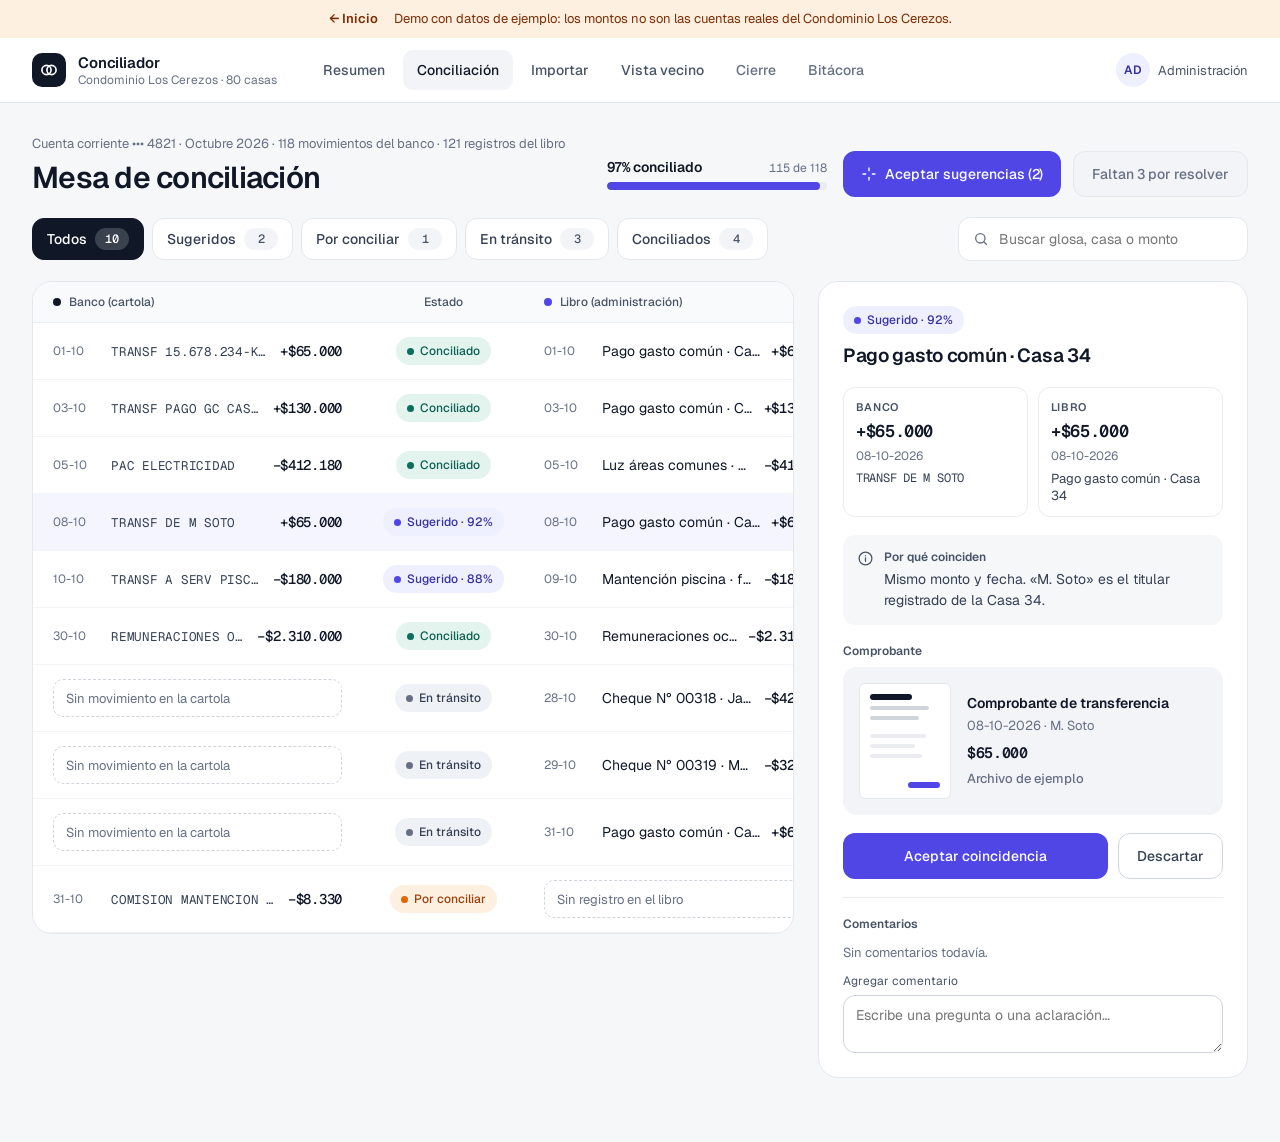
==== docs/conciliacion.html @ 902552c1 "Agrega demo de diseño del módulo Conciliador Prototipo navegable con datos de ejemplo para revisar c" ====
<!doctype html>
<html lang="es">
<head>
<meta charset="utf-8">
<meta name="viewport" content="width=device-width, initial-scale=1">
<title>Los Cerezos · Mesa de conciliación</title>
<link rel="stylesheet" href="https://fonts.googleapis.com/css2?family=Geist:wght@400;500;600;700&amp;family=Geist+Mono:wght@400;500;600&amp;display=swap">
<link rel="stylesheet" href="assets/styles.css">
</head>
<body>
<div class="demo-banner" role="note"><a href="index.html">← Inicio</a><span>Demo con datos de ejemplo: los montos no son las cuentas reales del Condominio Los Cerezos.</span></div>
<div style="min-height: 100vh; background: #F6F7F9">

<header style="background: #FFFFFF; border-bottom: 1px solid #E4E7EC">
<div style="max-width: 1360px; margin: 0 auto; padding: 12px 32px; display: flex; flex-wrap: wrap; align-items: center; gap: 12px 32px">
<div style="display: flex; align-items: center; gap: 12px">
<div style="width: 34px; height: 34px; border-radius: 10px; background: #101828; display: flex; align-items: center; justify-content: center; color: #FFFFFF">
<svg width="20" height="20" viewBox="0 0 24 24" fill="none" stroke="currentColor" stroke-width="2" aria-hidden="true"><circle cx="9" cy="12" r="5.5"></circle><circle cx="15" cy="12" r="5.5"></circle></svg>
</div>
<div style="display: flex; flex-direction: column">
<span style="font-size: 15px; font-weight: 600; letter-spacing: -0.01em">Conciliador</span>
<span style="font-size: 12px; color: #667085">Condominio Los Cerezos · 80 casas</span>
</div>
</div>
<nav aria-label="Principal" style="display: flex; flex-wrap: wrap; gap: 4px; flex: 1 1 auto">
<a href="resumen.html" style="display: inline-flex; align-items: center; height: 40px; padding: 0 14px; border-radius: 10px; color: #475467; font-size: 14px; font-weight: 500">Resumen</a>
<a href="conciliacion.html" aria-current="page" style="display: inline-flex; align-items: center; height: 40px; padding: 0 14px; border-radius: 10px; background: #F2F4F7; color: #101828; font-size: 14px; font-weight: 500">Conciliación</a>
<a href="importar.html" style="display: inline-flex; align-items: center; height: 40px; padding: 0 14px; border-radius: 10px; color: #475467; font-size: 14px; font-weight: 500">Importar</a>
<a href="vecino.html" style="display: inline-flex; align-items: center; height: 40px; padding: 0 14px; border-radius: 10px; color: #475467; font-size: 14px; font-weight: 500">Vista vecino</a>
<span style="display: inline-flex; align-items: center; height: 40px; padding: 0 14px; color: #667085; font-size: 14px; font-weight: 500">Cierre</span>
<span style="display: inline-flex; align-items: center; height: 40px; padding: 0 14px; color: #667085; font-size: 14px; font-weight: 500">Bitácora</span>
</nav>
<div style="display: flex; align-items: center; gap: 8px">
<div style="width: 34px; height: 34px; border-radius: 999px; background: #EEF0FF; color: #3730A3; display: flex; align-items: center; justify-content: center; font-size: 12px; font-weight: 600">AD</div>
<span style="font-size: 13px; color: #475467">Administración</span>
</div>
</div>
</header>

<main style="max-width: 1360px; margin: 0 auto; padding: 32px 32px 64px; display: flex; flex-direction: column; gap: 20px">

<div style="display: flex; flex-wrap: wrap; align-items: flex-end; justify-content: space-between; gap: 20px">
<div style="display: flex; flex-direction: column; gap: 6px">
<span style="font-size: 13px; color: #667085">Cuenta corriente ••• 4821 · Octubre 2026 · 118 movimientos del banco · 121 registros del libro</span>
<h1 style="margin: 0; font-size: 30px; font-weight: 600; letter-spacing: -0.025em">Mesa de conciliación</h1>
</div>
<div style="display: flex; flex-wrap: wrap; align-items: center; gap: 16px">
<div style="display: flex; flex-direction: column; gap: 6px; min-width: 220px">
<div style="display: flex; justify-content: space-between; align-items: baseline; gap: 12px">
<span style="font-size: 14px; font-weight: 600"><span class="num" id="pct">97%</span> conciliado</span>
<span style="font-size: 12px; color: #667085"><span class="num" id="conc">115</span> de 118</span>
</div>
<div style="height: 8px; border-radius: 999px; background: #EAECF0; overflow: hidden">
<div id="bar" style="height: 8px; border-radius: 999px; background: #4F46E5; width: 97%; transition: width 0.3s ease"></div>
</div>
</div>
<div id="actions" style="display: flex; flex-wrap: wrap; gap: 12px" aria-live="polite"></div>
</div>
</div>

<div style="display: flex; flex-wrap: wrap; align-items: center; justify-content: space-between; gap: 12px">
<div id="filters" role="group" aria-label="Filtrar por estado" style="display: flex; flex-wrap: wrap; gap: 8px"></div>
<label style="display: flex; align-items: center; gap: 8px; height: 42px; padding: 0 14px; border-radius: 12px; border: 1px solid #E4E7EC; background: #FFFFFF; min-width: 260px; color: #667085">
<svg width="16" height="16" viewBox="0 0 24 24" fill="none" stroke="currentColor" stroke-width="2" stroke-linecap="round" stroke-linejoin="round" aria-hidden="true"><circle cx="11" cy="11" r="7"></circle><path d="m20 20-3.5-3.5"></path></svg>
<span class="sr-only">Buscar movimiento</span>
<input id="search" type="search" placeholder="Buscar glosa, casa o monto" style="border: 0; outline: none; background: transparent; font-size: 14px; color: #101828; flex: 1; min-width: 0">
</label>
</div>

<div style="display: flex; flex-wrap: wrap; gap: 24px; align-items: flex-start">

<section aria-label="Movimientos" style="flex: 999 1 640px; min-width: 0; background: #FFFFFF; border: 1px solid #E4E7EC; border-radius: 20px; overflow: hidden">
<div style="overflow-x: auto">
<div style="min-width: 820px">
<div class="mov-grid" style="padding: 12px 20px; background: #F9FAFB; border-bottom: 1px solid #EAECF0; font-size: 12px; font-weight: 500; color: #475467">
<span style="display: flex; align-items: center; gap: 8px"><span style="width: 8px; height: 8px; border-radius: 999px; background: #101828"></span>Banco (cartola)</span>
<span style="text-align: center">Estado</span>
<span style="display: flex; align-items: center; gap: 8px"><span style="width: 8px; height: 8px; border-radius: 999px; background: #4F46E5"></span>Libro (administración)</span>
</div>
<div id="rows"></div>
</div>
</div>
</section>

<aside aria-label="Detalle del movimiento" style="flex: 1 1 380px; min-width: 0; background: #FFFFFF; border: 1px solid #E4E7EC; border-radius: 20px; padding: 24px; display: flex; flex-direction: column; gap: 18px">
<div id="detail" style="display: flex; flex-direction: column; gap: 18px" aria-live="polite"></div>
<div style="height: 1px; background: #EAECF0"></div>
<div style="display: flex; flex-direction: column; gap: 12px">
<span style="font-size: 12px; font-weight: 600; color: #475467">Comentarios</span>
<div id="comments" style="display: flex; flex-direction: column; gap: 12px"></div>
<label style="display: flex; flex-direction: column; gap: 6px">
<span style="font-size: 12px; color: #475467">Agregar comentario</span>
<textarea rows="2" placeholder="Escribe una pregunta o una aclaración…" style="resize: vertical; border: 1px solid #D0D5DD; border-radius: 12px; padding: 10px 12px; font-size: 14px; color: #101828"></textarea>
</label>
</div>
</aside>
</div>

</main>
</div>
<script src="assets/conciliacion.js"></script>
</body>
</html>
---- docs/assets/styles.css ----
/* Estilos base compartidos por todas las pantallas de la demo */
body {
  margin: 0;
  background: #F6F7F9;
  color: #101828;
  font-family: 'Geist', 'Inter', system-ui, -apple-system, sans-serif;
  -webkit-font-smoothing: antialiased;
}
.num {
  font-family: 'Geist Mono', ui-monospace, SFMono-Regular, Menlo, monospace;
  font-variant-numeric: tabular-nums;
  letter-spacing: -0.02em;
}
a { color: #4F46E5; text-decoration: none; }
a:hover { color: #3730A3; }
button, select, input, textarea { font-family: inherit; }

.sr-only {
  position: absolute;
  width: 1px;
  height: 1px;
  overflow: hidden;
  clip: rect(0 0 0 0);
  white-space: nowrap;
}

/* Aviso de demo: visible en todas las páginas */
.demo-banner {
  display: flex;
  flex-wrap: wrap;
  align-items: center;
  justify-content: center;
  gap: 6px 16px;
  padding: 10px 16px;
  background: #FEF0E1;
  color: #7A2E05;
  font-size: 13px;
  line-height: 1.4;
  text-align: center;
}
.demo-banner a { color: #7A2E05; font-weight: 600; }
.demo-banner a:hover { color: #4A1B03; }

/* ---------- Mesa de conciliación ---------- */
.filter {
  display: inline-flex; align-items: center; gap: 8px;
  height: 42px; padding: 0 14px; border-radius: 12px;
  font-size: 14px; font-weight: 500; cursor: pointer;
  border: 1px solid #E4E7EC; background: #FFFFFF; color: #344054;
}
.filter .count {
  display: inline-flex; align-items: center; justify-content: center;
  min-width: 22px; height: 22px; padding: 0 6px; border-radius: 999px;
  font-size: 12px; background: #F2F4F7; color: #475467;
}
.filter.on { border-color: #101828; background: #101828; color: #FFFFFF; }
.filter.on .count { background: rgba(255,255,255,0.18); color: #FFFFFF; }

.mov-grid {
  display: grid;
  grid-template-columns: minmax(0, 1fr) 170px minmax(0, 1fr);
  gap: 16px;
  align-items: center;
}
.mov-row {
  width: 100%; padding: 14px 20px; border: 0; border-bottom: 1px solid #F2F4F7;
  text-align: left; cursor: pointer; background: #FFFFFF; color: inherit;
}
.mov-row:hover { background: #FAFAFF; }
.mov-row.sel { background: #F4F5FF; }
.mov-row:focus-visible { outline: 2px solid #4F46E5; outline-offset: -2px; }
.side {
  display: grid; grid-template-columns: 48px minmax(0, 1fr) auto;
  gap: 10px; align-items: center; min-width: 0;
}
.side .f { font-size: 12px; color: #667085; }
.side .g { overflow: hidden; text-overflow: ellipsis; white-space: nowrap; }
.side .m { font-size: 14px; font-weight: 500; color: #101828; }
.ghost {
  display: flex; align-items: center; height: 36px; padding: 0 12px;
  border-radius: 10px; border: 1px dashed #D0D5DD; font-size: 13px; color: #667085;
}
.chip {
  display: inline-flex; align-items: center; gap: 6px; height: 28px; padding: 0 11px;
  border-radius: 999px; font-size: 12px; font-weight: 500; white-space: nowrap;
}
.chip .dot { width: 7px; height: 7px; border-radius: 999px; }
.chip-conciliado { background: #E3F4EF; color: #0B5F50; }
.chip-conciliado .dot { background: #0E6E5C; }
.chip-sugerido { background: #EEF0FF; color: #3730A3; }
.chip-sugerido .dot { background: #4F46E5; }
.chip-transito { background: #EEF1F5; color: #344054; }
.chip-transito .dot { background: #667085; }
.chip-pendiente { background: #FEF0E1; color: #9C3D06; }
.chip-pendiente .dot { background: #DC6803; }

.btn-primary {
  height: 46px; padding: 0 18px; border-radius: 12px; border: 0;
  background: #4F46E5; color: #FFFFFF; font-size: 14px; font-weight: 500; cursor: pointer;
  display: inline-flex; align-items: center; justify-content: center; gap: 8px;
}
.btn-primary:hover { background: #4338CA; color: #FFFFFF; }
.btn-dark { background: #101828; }
.btn-dark:hover { background: #1D2939; }
.btn-secondary {
  height: 46px; padding: 0 18px; border-radius: 12px; border: 1px solid #D0D5DD;
  background: #FFFFFF; color: #344054; font-size: 14px; font-weight: 500; cursor: pointer;
}
.btn-disabled {
  height: 46px; padding: 0 18px; border-radius: 12px; border: 1px solid #E4E7EC;
  background: #F2F4F7; color: #667085; font-size: 14px; font-weight: 500; cursor: not-allowed;
}
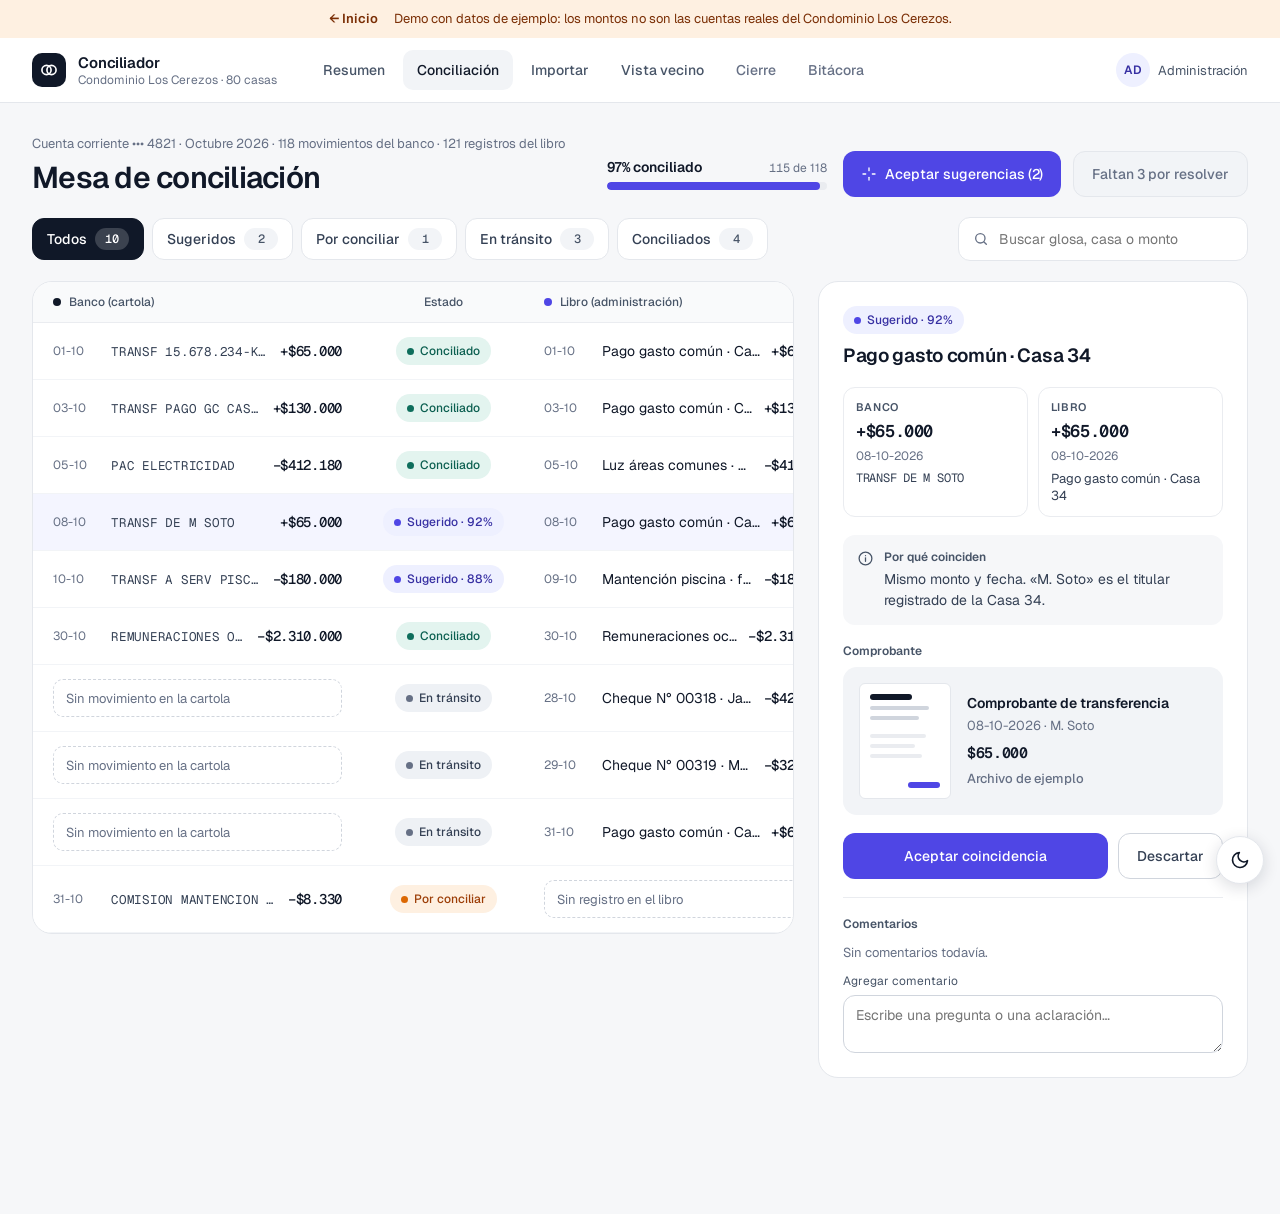
==== commit cc224144: "Agrega modo claro/oscuro a la demo Los colores pasan a variables CSS con un tema oscuro. Por defecto" ====
--- a/docs/conciliacion.html
+++ b/docs/conciliacion.html
@@ -6,33 +6,34 @@
 <title>Los Cerezos · Mesa de conciliación</title>
 <link rel="stylesheet" href="https://fonts.googleapis.com/css2?family=Geist:wght@400;500;600;700&amp;family=Geist+Mono:wght@400;500;600&amp;display=swap">
 <link rel="stylesheet" href="assets/styles.css">
+<script>(function(){var d=document.documentElement,t=null;try{t=localStorage.getItem('tema')}catch(e){}if(t!=='light'&&t!=='dark'){t=window.matchMedia&&matchMedia('(prefers-color-scheme: dark)').matches?'dark':'light'}d.setAttribute('data-theme',t)})();</script>
 </head>
 <body>
 <div class="demo-banner" role="note"><a href="index.html">← Inicio</a><span>Demo con datos de ejemplo: los montos no son las cuentas reales del Condominio Los Cerezos.</span></div>
-<div style="min-height: 100vh; background: #F6F7F9">
+<div style="min-height: 100vh; background: var(--bg)">
 
-<header style="background: #FFFFFF; border-bottom: 1px solid #E4E7EC">
+<header style="background: var(--surface); border-bottom: 1px solid var(--border)">
 <div style="max-width: 1360px; margin: 0 auto; padding: 12px 32px; display: flex; flex-wrap: wrap; align-items: center; gap: 12px 32px">
 <div style="display: flex; align-items: center; gap: 12px">
-<div style="width: 34px; height: 34px; border-radius: 10px; background: #101828; display: flex; align-items: center; justify-content: center; color: #FFFFFF">
+<div style="width: 34px; height: 34px; border-radius: 10px; background: var(--ink); display: flex; align-items: center; justify-content: center; color: var(--on-ink)">
 <svg width="20" height="20" viewBox="0 0 24 24" fill="none" stroke="currentColor" stroke-width="2" aria-hidden="true"><circle cx="9" cy="12" r="5.5"></circle><circle cx="15" cy="12" r="5.5"></circle></svg>
 </div>
 <div style="display: flex; flex-direction: column">
 <span style="font-size: 15px; font-weight: 600; letter-spacing: -0.01em">Conciliador</span>
-<span style="font-size: 12px; color: #667085">Condominio Los Cerezos · 80 casas</span>
+<span style="font-size: 12px; color: var(--muted)">Condominio Los Cerezos · 80 casas</span>
 </div>
 </div>
 <nav aria-label="Principal" style="display: flex; flex-wrap: wrap; gap: 4px; flex: 1 1 auto">
-<a href="resumen.html" style="display: inline-flex; align-items: center; height: 40px; padding: 0 14px; border-radius: 10px; color: #475467; font-size: 14px; font-weight: 500">Resumen</a>
-<a href="conciliacion.html" aria-current="page" style="display: inline-flex; align-items: center; height: 40px; padding: 0 14px; border-radius: 10px; background: #F2F4F7; color: #101828; font-size: 14px; font-weight: 500">Conciliación</a>
-<a href="importar.html" style="display: inline-flex; align-items: center; height: 40px; padding: 0 14px; border-radius: 10px; color: #475467; font-size: 14px; font-weight: 500">Importar</a>
-<a href="vecino.html" style="display: inline-flex; align-items: center; height: 40px; padding: 0 14px; border-radius: 10px; color: #475467; font-size: 14px; font-weight: 500">Vista vecino</a>
-<span style="display: inline-flex; align-items: center; height: 40px; padding: 0 14px; color: #667085; font-size: 14px; font-weight: 500">Cierre</span>
-<span style="display: inline-flex; align-items: center; height: 40px; padding: 0 14px; color: #667085; font-size: 14px; font-weight: 500">Bitácora</span>
+<a href="resumen.html" style="display: inline-flex; align-items: center; height: 40px; padding: 0 14px; border-radius: 10px; color: var(--text-3); font-size: 14px; font-weight: 500">Resumen</a>
+<a href="conciliacion.html" aria-current="page" style="display: inline-flex; align-items: center; height: 40px; padding: 0 14px; border-radius: 10px; background: var(--subtle); color: var(--text); font-size: 14px; font-weight: 500">Conciliación</a>
+<a href="importar.html" style="display: inline-flex; align-items: center; height: 40px; padding: 0 14px; border-radius: 10px; color: var(--text-3); font-size: 14px; font-weight: 500">Importar</a>
+<a href="vecino.html" style="display: inline-flex; align-items: center; height: 40px; padding: 0 14px; border-radius: 10px; color: var(--text-3); font-size: 14px; font-weight: 500">Vista vecino</a>
+<span style="display: inline-flex; align-items: center; height: 40px; padding: 0 14px; color: var(--muted); font-size: 14px; font-weight: 500">Cierre</span>
+<span style="display: inline-flex; align-items: center; height: 40px; padding: 0 14px; color: var(--muted); font-size: 14px; font-weight: 500">Bitácora</span>
 </nav>
 <div style="display: flex; align-items: center; gap: 8px">
-<div style="width: 34px; height: 34px; border-radius: 999px; background: #EEF0FF; color: #3730A3; display: flex; align-items: center; justify-content: center; font-size: 12px; font-weight: 600">AD</div>
-<span style="font-size: 13px; color: #475467">Administración</span>
+<div style="width: 34px; height: 34px; border-radius: 999px; background: var(--accent-soft); color: var(--accent-strong); display: flex; align-items: center; justify-content: center; font-size: 12px; font-weight: 600">AD</div>
+<span style="font-size: 13px; color: var(--text-3)">Administración</span>
 </div>
 </div>
 </header>
@@ -41,16 +42,16 @@
 
 <div style="display: flex; flex-wrap: wrap; align-items: flex-end; justify-content: space-between; gap: 20px">
 <div style="display: flex; flex-direction: column; gap: 6px">
-<span style="font-size: 13px; color: #667085">Cuenta corriente ••• 4821 · Octubre 2026 · 118 movimientos del banco · 121 registros del libro</span>
+<span style="font-size: 13px; color: var(--muted)">Cuenta corriente ••• 4821 · Octubre 2026 · 118 movimientos del banco · 121 registros del libro</span>
 <h1 style="margin: 0; font-size: 30px; font-weight: 600; letter-spacing: -0.025em">Mesa de conciliación</h1>
 </div>
 <div style="display: flex; flex-wrap: wrap; align-items: center; gap: 16px">
 <div style="display: flex; flex-direction: column; gap: 6px; min-width: 220px">
 <div style="display: flex; justify-content: space-between; align-items: baseline; gap: 12px">
 <span style="font-size: 14px; font-weight: 600"><span class="num" id="pct">97%</span> conciliado</span>
-<span style="font-size: 12px; color: #667085"><span class="num" id="conc">115</span> de 118</span>
+<span style="font-size: 12px; color: var(--muted)"><span class="num" id="conc">115</span> de 118</span>
 </div>
-<div style="height: 8px; border-radius: 999px; background: #EAECF0; overflow: hidden">
+<div style="height: 8px; border-radius: 999px; background: var(--track); overflow: hidden">
 <div id="bar" style="height: 8px; border-radius: 999px; background: #4F46E5; width: 97%; transition: width 0.3s ease"></div>
 </div>
 </div>
@@ -60,20 +61,20 @@
 
 <div style="display: flex; flex-wrap: wrap; align-items: center; justify-content: space-between; gap: 12px">
 <div id="filters" role="group" aria-label="Filtrar por estado" style="display: flex; flex-wrap: wrap; gap: 8px"></div>
-<label style="display: flex; align-items: center; gap: 8px; height: 42px; padding: 0 14px; border-radius: 12px; border: 1px solid #E4E7EC; background: #FFFFFF; min-width: 260px; color: #667085">
+<label style="display: flex; align-items: center; gap: 8px; height: 42px; padding: 0 14px; border-radius: 12px; border: 1px solid var(--border); background: var(--surface); min-width: 260px; color: var(--muted)">
 <svg width="16" height="16" viewBox="0 0 24 24" fill="none" stroke="currentColor" stroke-width="2" stroke-linecap="round" stroke-linejoin="round" aria-hidden="true"><circle cx="11" cy="11" r="7"></circle><path d="m20 20-3.5-3.5"></path></svg>
 <span class="sr-only">Buscar movimiento</span>
-<input id="search" type="search" placeholder="Buscar glosa, casa o monto" style="border: 0; outline: none; background: transparent; font-size: 14px; color: #101828; flex: 1; min-width: 0">
+<input id="search" type="search" placeholder="Buscar glosa, casa o monto" style="border: 0; outline: none; background: transparent; font-size: 14px; color: var(--text); flex: 1; min-width: 0">
 </label>
 </div>
 
 <div style="display: flex; flex-wrap: wrap; gap: 24px; align-items: flex-start">
 
-<section aria-label="Movimientos" style="flex: 999 1 640px; min-width: 0; background: #FFFFFF; border: 1px solid #E4E7EC; border-radius: 20px; overflow: hidden">
+<section aria-label="Movimientos" style="flex: 999 1 640px; min-width: 0; background: var(--surface); border: 1px solid var(--border); border-radius: 20px; overflow: hidden">
 <div style="overflow-x: auto">
 <div style="min-width: 820px">
-<div class="mov-grid" style="padding: 12px 20px; background: #F9FAFB; border-bottom: 1px solid #EAECF0; font-size: 12px; font-weight: 500; color: #475467">
-<span style="display: flex; align-items: center; gap: 8px"><span style="width: 8px; height: 8px; border-radius: 999px; background: #101828"></span>Banco (cartola)</span>
+<div class="mov-grid" style="padding: 12px 20px; background: var(--surface-3); border-bottom: 1px solid var(--border-soft); font-size: 12px; font-weight: 500; color: var(--text-3)">
+<span style="display: flex; align-items: center; gap: 8px"><span style="width: 8px; height: 8px; border-radius: 999px; background: var(--ink)"></span>Banco (cartola)</span>
 <span style="text-align: center">Estado</span>
 <span style="display: flex; align-items: center; gap: 8px"><span style="width: 8px; height: 8px; border-radius: 999px; background: #4F46E5"></span>Libro (administración)</span>
 </div>
@@ -82,15 +83,15 @@
 </div>
 </section>
 
-<aside aria-label="Detalle del movimiento" style="flex: 1 1 380px; min-width: 0; background: #FFFFFF; border: 1px solid #E4E7EC; border-radius: 20px; padding: 24px; display: flex; flex-direction: column; gap: 18px">
+<aside aria-label="Detalle del movimiento" style="flex: 1 1 380px; min-width: 0; background: var(--surface); border: 1px solid var(--border); border-radius: 20px; padding: 24px; display: flex; flex-direction: column; gap: 18px">
 <div id="detail" style="display: flex; flex-direction: column; gap: 18px" aria-live="polite"></div>
-<div style="height: 1px; background: #EAECF0"></div>
+<div style="height: 1px; background: var(--track)"></div>
 <div style="display: flex; flex-direction: column; gap: 12px">
-<span style="font-size: 12px; font-weight: 600; color: #475467">Comentarios</span>
+<span style="font-size: 12px; font-weight: 600; color: var(--text-3)">Comentarios</span>
 <div id="comments" style="display: flex; flex-direction: column; gap: 12px"></div>
 <label style="display: flex; flex-direction: column; gap: 6px">
-<span style="font-size: 12px; color: #475467">Agregar comentario</span>
-<textarea rows="2" placeholder="Escribe una pregunta o una aclaración…" style="resize: vertical; border: 1px solid #D0D5DD; border-radius: 12px; padding: 10px 12px; font-size: 14px; color: #101828"></textarea>
+<span style="font-size: 12px; color: var(--text-3)">Agregar comentario</span>
+<textarea rows="2" placeholder="Escribe una pregunta o una aclaración…" style="resize: vertical; border: 1px solid var(--border-strong); border-radius: 12px; padding: 10px 12px; font-size: 14px; color: var(--text)"></textarea>
 </label>
 </div>
 </aside>
@@ -99,5 +100,6 @@
 </main>
 </div>
 <script src="assets/conciliacion.js"></script>
+<script src="assets/theme.js"></script>
 </body>
 </html>
--- a/docs/assets/styles.css
+++ b/docs/assets/styles.css
@@ -1,8 +1,52 @@
+/* ---------- Temas: claro (por defecto) y oscuro ---------- */
+:root {
+  color-scheme: light;
+  --bg: #F6F7F9; --surface: #FFFFFF; --surface-2: #FCFCFD; --surface-3: #F9FAFB;
+  --subtle: #F2F4F7; --track: #EAECF0; --line: #E4E7EC; --line-strong: #D0D5DD;
+  --transit-bg: #EEF1F5; --row-hover: #FAFAFF; --row-sel: #F4F5FF;
+  --accent-soft: #EEF0FF; --ok-soft: #E3F4EF; --warn-soft: #FEF0E1;
+  --ink: #101828; --ink-hover: #1D2939;
+  --text: #101828; --text-2: #344054; --text-3: #475467; --muted: #667085; --dim: #98A2B3;
+  --on-ink: #FFFFFF; --on-ink-2: #D0D5DD;
+  --accent-text: #4F46E5; --accent-strong: #3730A3;
+  --ok-text: #0E6E5C; --ok-strong: #0B5F50;
+  --warn-text: #B54708; --warn-strong: #9C3D06;
+  --banner-text: #7A2E05; --banner-hover: #4A1B03;
+  --border: #E4E7EC; --border-soft: #EAECF0; --border-faint: #F2F4F7; --border-strong: #D0D5DD;
+}
+:root[data-theme="dark"] {
+  color-scheme: dark;
+  --bg: #0B0F17; --surface: #141A24; --surface-2: #18202C; --surface-3: #19212D;
+  --subtle: #1F2834; --track: #273141; --line: #273141; --line-strong: #3A4555;
+  --transit-bg: #263042; --row-hover: #19202E; --row-sel: #1D2240;
+  --accent-soft: #252A57; --ok-soft: #0F3229; --warn-soft: #3A230F;
+  --ink: #344054; --ink-hover: #475467;
+  --text: #F2F4F7; --text-2: #D0D5DD; --text-3: #AEB6C3; --muted: #8F99AA; --dim: #6B7586;
+  --on-ink: #FFFFFF; --on-ink-2: #D0D5DD;
+  --accent-text: #A5B0FF; --accent-strong: #C7CDFF;
+  --ok-text: #5CD3B2; --ok-strong: #8BE3CA;
+  --warn-text: #FDB27A; --warn-strong: #FDBF92;
+  --banner-text: #FCD9BD; --banner-hover: #FFFFFF;
+  --border: #273141; --border-soft: #222B39; --border-faint: #1C2430; --border-strong: #3A4555;
+}
+
+/* Botón para cambiar de tema (lo inserta assets/theme.js) */
+.theme-toggle {
+  position: fixed; right: 16px; bottom: 16px; z-index: 50;
+  width: 48px; height: 48px; border-radius: 999px;
+  border: 1px solid var(--border); background: var(--surface); color: var(--text);
+  display: flex; align-items: center; justify-content: center; cursor: pointer;
+  box-shadow: 0 4px 16px rgba(16, 24, 40, 0.14);
+}
+.theme-toggle:hover { border-color: var(--border-strong); }
+.theme-toggle:focus-visible { outline: 2px solid #4F46E5; outline-offset: 2px; }
+body { padding-bottom: 72px; }
+
 /* Estilos base compartidos por todas las pantallas de la demo */
 body {
   margin: 0;
-  background: #F6F7F9;
-  color: #101828;
+  background: var(--bg);
+  color: var(--text);
   font-family: 'Geist', 'Inter', system-ui, -apple-system, sans-serif;
   -webkit-font-smoothing: antialiased;
 }
@@ -11,8 +55,8 @@
   font-variant-numeric: tabular-nums;
   letter-spacing: -0.02em;
 }
-a { color: #4F46E5; text-decoration: none; }
-a:hover { color: #3730A3; }
+a { color: var(--accent-text); text-decoration: none; }
+a:hover { color: var(--accent-strong); }
 button, select, input, textarea { font-family: inherit; }
 
 .sr-only {
@@ -32,29 +76,29 @@
   justify-content: center;
   gap: 6px 16px;
   padding: 10px 16px;
-  background: #FEF0E1;
-  color: #7A2E05;
+  background: var(--warn-soft);
+  color: var(--banner-text);
   font-size: 13px;
   line-height: 1.4;
   text-align: center;
 }
-.demo-banner a { color: #7A2E05; font-weight: 600; }
-.demo-banner a:hover { color: #4A1B03; }
+.demo-banner a { color: var(--banner-text); font-weight: 600; }
+.demo-banner a:hover { color: var(--banner-hover); }
 
 /* ---------- Mesa de conciliación ---------- */
 .filter {
   display: inline-flex; align-items: center; gap: 8px;
   height: 42px; padding: 0 14px; border-radius: 12px;
   font-size: 14px; font-weight: 500; cursor: pointer;
-  border: 1px solid #E4E7EC; background: #FFFFFF; color: #344054;
+  border: 1px solid var(--border); background: var(--surface); color: var(--text-2);
 }
 .filter .count {
   display: inline-flex; align-items: center; justify-content: center;
   min-width: 22px; height: 22px; padding: 0 6px; border-radius: 999px;
-  font-size: 12px; background: #F2F4F7; color: #475467;
+  font-size: 12px; background: var(--subtle); color: var(--text-3);
 }
-.filter.on { border-color: #101828; background: #101828; color: #FFFFFF; }
-.filter.on .count { background: rgba(255,255,255,0.18); color: #FFFFFF; }
+.filter.on { border-color: var(--ink); background: var(--ink); color: var(--on-ink); }
+.filter.on .count { background: rgba(255,255,255,0.18); color: var(--on-ink); }
 
 .mov-grid {
   display: grid;
@@ -63,50 +107,50 @@
   align-items: center;
 }
 .mov-row {
-  width: 100%; padding: 14px 20px; border: 0; border-bottom: 1px solid #F2F4F7;
-  text-align: left; cursor: pointer; background: #FFFFFF; color: inherit;
+  width: 100%; padding: 14px 20px; border: 0; border-bottom: 1px solid var(--border-faint);
+  text-align: left; cursor: pointer; background: var(--surface); color: inherit;
 }
-.mov-row:hover { background: #FAFAFF; }
-.mov-row.sel { background: #F4F5FF; }
+.mov-row:hover { background: var(--row-hover); }
+.mov-row.sel { background: var(--row-sel); }
 .mov-row:focus-visible { outline: 2px solid #4F46E5; outline-offset: -2px; }
 .side {
   display: grid; grid-template-columns: 48px minmax(0, 1fr) auto;
   gap: 10px; align-items: center; min-width: 0;
 }
-.side .f { font-size: 12px; color: #667085; }
+.side .f { font-size: 12px; color: var(--muted); }
 .side .g { overflow: hidden; text-overflow: ellipsis; white-space: nowrap; }
-.side .m { font-size: 14px; font-weight: 500; color: #101828; }
+.side .m { font-size: 14px; font-weight: 500; color: var(--text); }
 .ghost {
   display: flex; align-items: center; height: 36px; padding: 0 12px;
-  border-radius: 10px; border: 1px dashed #D0D5DD; font-size: 13px; color: #667085;
+  border-radius: 10px; border: 1px dashed var(--border-strong); font-size: 13px; color: var(--muted);
 }
 .chip {
   display: inline-flex; align-items: center; gap: 6px; height: 28px; padding: 0 11px;
   border-radius: 999px; font-size: 12px; font-weight: 500; white-space: nowrap;
 }
 .chip .dot { width: 7px; height: 7px; border-radius: 999px; }
-.chip-conciliado { background: #E3F4EF; color: #0B5F50; }
+.chip-conciliado { background: var(--ok-soft); color: var(--ok-strong); }
 .chip-conciliado .dot { background: #0E6E5C; }
-.chip-sugerido { background: #EEF0FF; color: #3730A3; }
+.chip-sugerido { background: var(--accent-soft); color: var(--accent-strong); }
 .chip-sugerido .dot { background: #4F46E5; }
-.chip-transito { background: #EEF1F5; color: #344054; }
+.chip-transito { background: var(--transit-bg); color: var(--text-2); }
 .chip-transito .dot { background: #667085; }
-.chip-pendiente { background: #FEF0E1; color: #9C3D06; }
+.chip-pendiente { background: var(--warn-soft); color: var(--warn-strong); }
 .chip-pendiente .dot { background: #DC6803; }
 
 .btn-primary {
   height: 46px; padding: 0 18px; border-radius: 12px; border: 0;
-  background: #4F46E5; color: #FFFFFF; font-size: 14px; font-weight: 500; cursor: pointer;
+  background: #4F46E5; color: var(--on-ink); font-size: 14px; font-weight: 500; cursor: pointer;
   display: inline-flex; align-items: center; justify-content: center; gap: 8px;
 }
-.btn-primary:hover { background: #4338CA; color: #FFFFFF; }
-.btn-dark { background: #101828; }
-.btn-dark:hover { background: #1D2939; }
+.btn-primary:hover { background: #4338CA; color: var(--on-ink); }
+.btn-dark { background: var(--ink); }
+.btn-dark:hover { background: var(--ink-hover); }
 .btn-secondary {
-  height: 46px; padding: 0 18px; border-radius: 12px; border: 1px solid #D0D5DD;
-  background: #FFFFFF; color: #344054; font-size: 14px; font-weight: 500; cursor: pointer;
+  height: 46px; padding: 0 18px; border-radius: 12px; border: 1px solid var(--border-strong);
+  background: var(--surface); color: var(--text-2); font-size: 14px; font-weight: 500; cursor: pointer;
 }
 .btn-disabled {
-  height: 46px; padding: 0 18px; border-radius: 12px; border: 1px solid #E4E7EC;
-  background: #F2F4F7; color: #667085; font-size: 14px; font-weight: 500; cursor: not-allowed;
+  height: 46px; padding: 0 18px; border-radius: 12px; border: 1px solid var(--border);
+  background: var(--subtle); color: var(--muted); font-size: 14px; font-weight: 500; cursor: not-allowed;
 }
